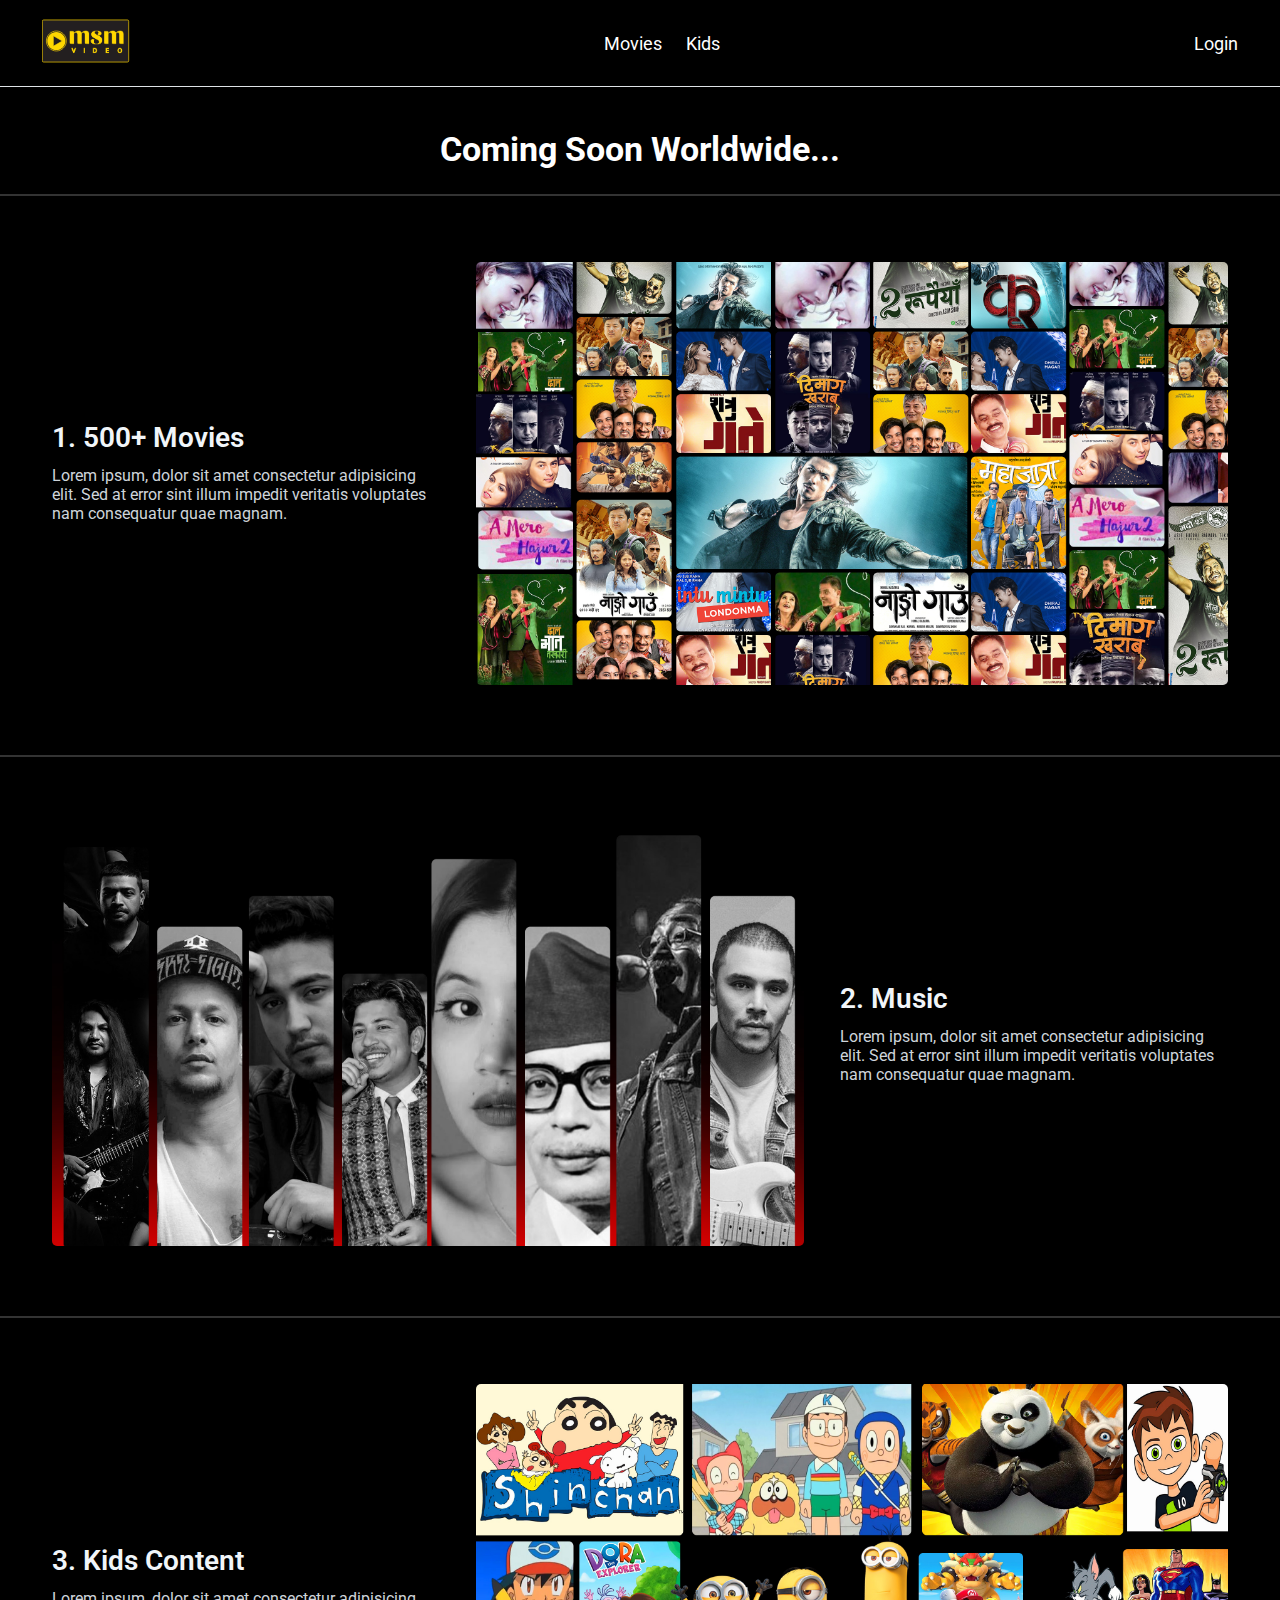
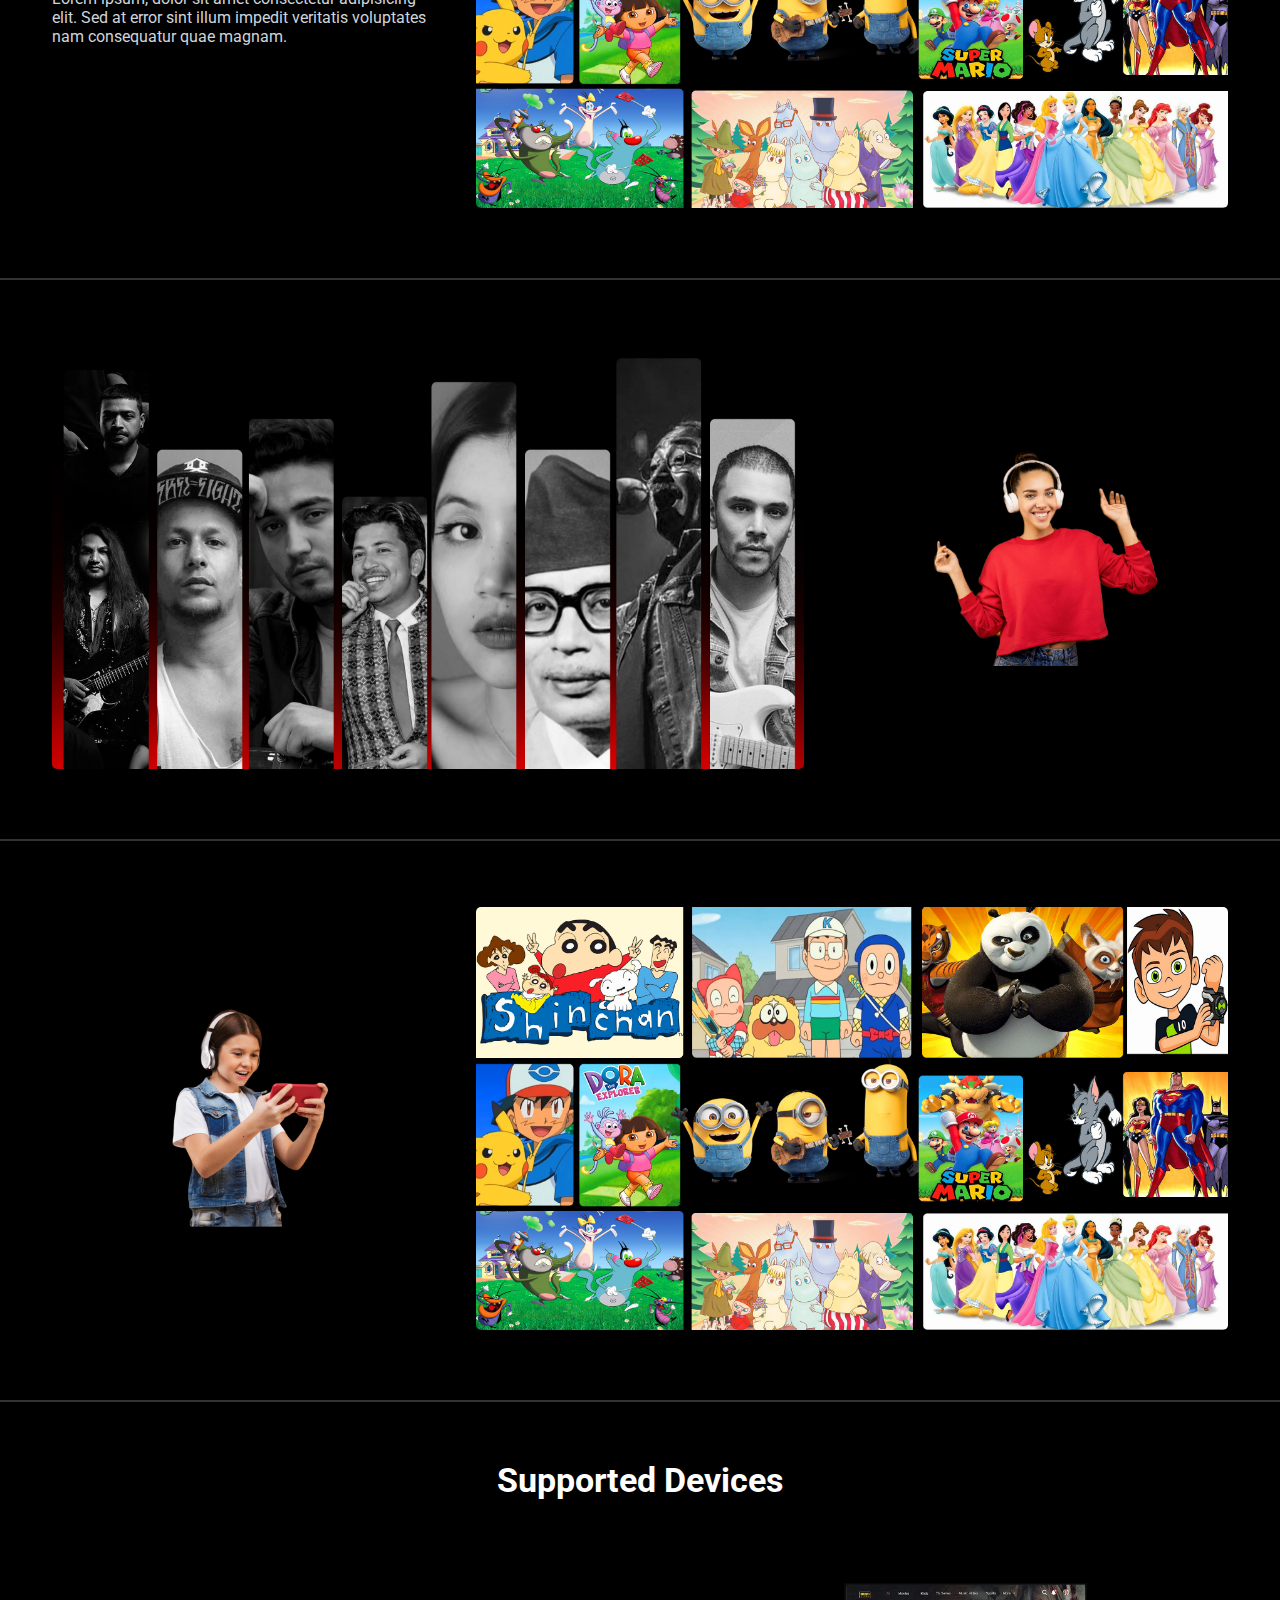
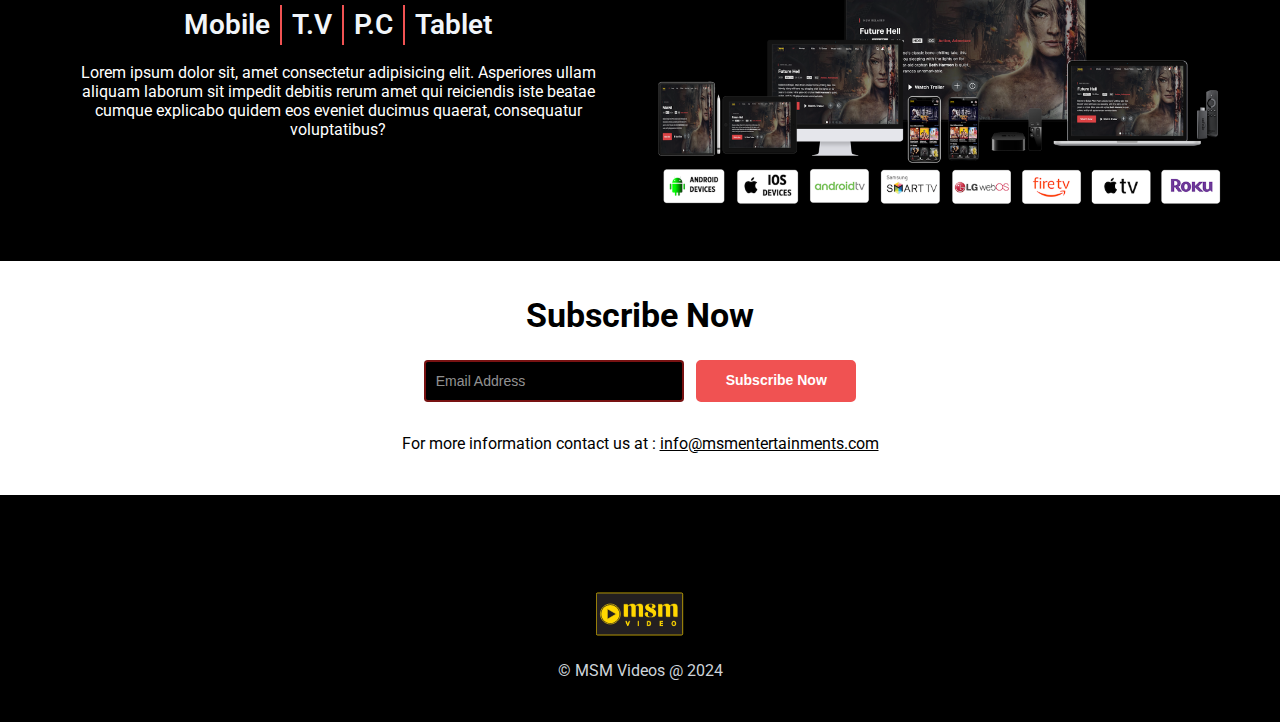
==== index.html @ 50a0a113 "initial commit" ====
<!DOCTYPE html>
<html lang="en">
  <head>
    <meta charset="UTF-8" />
    <meta name="viewport" content="width=device-width, initial-scale=1.0" />
    <title>MSM Video</title>
    <link rel="preconnect" href="https://fonts.googleapis.com" />
    <link rel="preconnect" href="https://fonts.gstatic.com" crossorigin />
    <link
      rel="stylesheet"
      href="https://cdnjs.cloudflare.com/ajax/libs/font-awesome/6.5.1/css/all.min.css"
      integrity="sha512-DTOQO9RWCH3ppGqcWaEA1BIZOC6xxalwEsw9c2QQeAIftl+Vegovlnee1c9QX4TctnWMn13TZye+giMm8e2LwA=="
      crossorigin="anonymous"
      referrerpolicy="no-referrer"
    />
    <link
      href="https://fonts.googleapis.com/css2?family=Roboto:ital,wght@0,100;0,300;0,400;0,500;0,700;0,900;1,100;1,300;1,400;1,500;1,700;1,900&display=swap"
      rel="stylesheet"
    />
    <link href="main.css" rel="stylesheet" />
  </head>
  <body>
    <header>
      <nav class="nav">
        <div class="nav_left">
          <img src="images/logo.svg" alt="MSM Videos" />
        </div>
        <ul class="nav_middle">
          <li><a href="#">Movies</a></li>
          <li><a href="#">Kids</a></li>
        </ul>
        <ul class="nav_right">
          <li><a href="login.html">Login</a></li>
        </ul>
        <i class="fa-solid fa-bars"></i>
      </nav>
    </header>
    <main class="main">
      <h1 class="heading">Coming Soon Worldwide...</h1>
      <hr />
      <!-- First -->
      <section class="first common-padding">
        <div class="first_left">
          <!-- <img src="images/movies.png" alt="Device" /> -->
          <h2 class="heading_secondary"><span>1.</span> 500+ Movies</h2>
          <p>
            Lorem ipsum, dolor sit amet consectetur adipisicing elit. Sed at
            error sint illum impedit veritatis voluptates nam consequatur quae
            magnam.
          </p>
        </div>
        <div class="first_right">
          <img src="images/movie.jpg" alt="Banner" />
        </div>
      </section>

      <hr />

      <!-- Second -->
      <section class="first second common-padding">
        <div class="first_left">
          <!-- <img src="images/music.png" alt="Device" /> -->
          <h2 class="heading_secondary">2. Music</h2>
          <p>
            Lorem ipsum, dolor sit amet consectetur adipisicing elit. Sed at
            error sint illum impedit veritatis voluptates nam consequatur quae
            magnam.
          </p>
        </div>
        <div class="first_right">
          <img src="images/music.jpg" alt="Banner" />
        </div>
      </section>

      <hr />
      <!-- Third -->
      <section class="first common-padding">
        <div class="first_left">
          <!-- <img src="images/kid.png" alt="Device" /> -->
          <h2 class="heading_secondary">3. Kids Content</h2>
          <p>
            Lorem ipsum, dolor sit amet consectetur adipisicing elit. Sed at
            error sint illum impedit veritatis voluptates nam consequatur quae
            magnam.
          </p>
        </div>
        <div class="first_right">
          <img src="images/kids 1.jpg" alt="Banner" />
        </div>
      </section>

      <hr />

      <!-- option -->

      <section class="first second common-padding">
        <div class="first_left">
          <img src="images/music.png" alt="Device" />
          <!-- <h2 class="heading_secondary">2. Music</h2> -->
          <!-- <p>
            Lorem ipsum, dolor sit amet consectetur adipisicing elit. Sed at
            error sint illum impedit veritatis voluptates nam consequatur quae
            magnam.
          </p> -->
        </div>
        <div class="first_right">
          <img src="images/music.jpg" alt="Banner" />
        </div>
      </section>

      <hr />

      <section class="first common-padding">
        <div class="first_left">
          <img src="images/kid.png" alt="Device" />
          <!-- <h2 class="heading_secondary">3. Kids Content</h2>
          <p>
            Lorem ipsum, dolor sit amet consectetur adipisicing elit. Sed at
            error sint illum impedit veritatis voluptates nam consequatur quae
            magnam.
          </p> -->
        </div>
        <div class="first_right">
          <img src="images/kids 1.jpg" alt="Banner" />
        </div>
      </section>

      <hr />

      <section class="support common-padding">
        <h1 class="heading">Supported Devices</h1>
        <div class="support_content">
          <div class="support_left text-center">
            <h2 class="heading_secondary">
              <span>Mobile</span><span>T.V</span><span>P.C</span
              ><span>Tablet</span>
            </h2>
            <p>
              Lorem ipsum dolor sit, amet consectetur adipisicing elit.
              Asperiores ullam aliquam laborum sit impedit debitis rerum amet
              qui reiciendis iste beatae cumque explicabo quidem eos eveniet
              ducimus quaerat, consequatur voluptatibus?
            </p>
          </div>
          <div class="support_right">
            <img src="images/devices.png" alt="Device" />
          </div>
        </div>
      </section>

      <section class="subscribe common-padding">
        <h1 class="heading">Subscribe Now</h1>
        <div class="input-container">
          <form
            class="inner-container"
            action="{{route('subscribe')}}"
            method="post"
          >
            <input
              name="email"
              type="email"
              placeholder="Email Address"
              class="email-input"
            />
            <button class="button" type="submit">Subscribe Now</button>
          </form>
        </div>
        <p class="text-center contact">
          For more information contact us at :
          <a href="mailto:info@msmentertainments.com"
            >info@msmentertainments.com</a
          >
        </p>
      </section>
    </main>
    <footer class="footer common-padding">
      <img src="images/logo.svg" alt="MSM Videos" />
      <p>&copy; MSM Videos @ 2024</p>
    </footer>
  </body>
</html>
---- main.css ----
*,
*::before,
*::after {
  box-sizing: border-box;
  margin: 0;
  padding: 0;
}
html {
  font-size: 62.5%;
  font-family: "roboto", "Poppins", sans-serif;
}
body {
  font-size: 1.6rem;
  background-color: #000;
  color: white;
}

hr {
  border: 0;
  height: 2px;
  background: #333;
  margin: 2.4rem 0;
}

.heading_secondary span:not(:last-child) {
  border-right: 2px solid #f05252;
  padding-top: 10px;
  padding-bottom: 10px;
  padding-right: 10px;
  display: inline-block;
  margin-right: 10px;
}

.common-padding {
  padding: 4.2rem 5.2rem;
}

.text-center {
  text-align: center;
}

.heading {
  font-size: 3.4rem;
  line-height: 2.5rem;
  text-align: center;
  font-weight: 700;
  --tw-text-opacity: 1;
  /* color: rgb(241 245 249 / var(--tw-text-opacity)); */
  margin-bottom: 3.2rem;
}

.heading_secondary {
  font-size: 2.8rem;
  line-height: 2rem;
  /* text-align: center; */
  font-weight: 600;
  --tw-text-opacity: 1;
  color: rgb(241 245 249 / var(--tw-text-opacity));
  margin-bottom: 1.8rem;
}

/* .heading_secondary span {
  color: #f05252;
} */
/* header & nav */

.nav .fa-bars {
  font-size: 2.4rem;
  display: none;
  cursor: pointer;
}

header {
  padding: 1.4rem 4.2rem;
  background-color: #000;
  border-bottom: 1px solid #dee2e6;
  position: sticky;
  top: 0;
  /* width: 100%; */
}
.nav {
  display: flex;
  justify-content: space-between;
  align-items: center;
}

.nav ul {
  list-style: none;
  display: flex;
  gap: 2.4rem;
}

.nav ul li a {
  text-decoration: none;
  color: white;
  font-size: 1.8rem;
  /* line-height: 1.75rem; */
  cursor: pointer;
  transition: all 0.2s;
}

.nav ul li a:hover {
  color: #f05252;
}

.nav_left img {
  width: 8.8rem;
  height: 5.4rem;
  cursor: pointer;
}

/* Main */
.main {
  min-height: 95vh;
  margin: 5rem 0;
}

.main .first {
  display: flex;
  gap: 3.6rem;
  /* padding: 5.4rem 0; */
  align-items: center;
  justify-content: space-between;
}

.main .first .first_left {
  flex-basis: 34%;
}

.main .first .first_left p {
  color: #ced4da;
}
.main .first .first_right {
  flex-basis: 66%;
}

.main .first .first_right img {
  border-radius: 5px;
}

.main .first img {
  width: 100%;
  object-fit: cover;
  /* height: 25rem; */
}

.main .second {
  flex-direction: row-reverse;
}

/* .support {
  border-top: 1px solid #dee2e6;
  border-bottom: 1px solid #dee2e6;
} */

.support_content {
  display: flex;
  gap: 3.2rem;
  align-items: center;
}

.support_content > div {
  flex-basis: 50%;
}

.support_content img {
  width: 100%;
  object-fit: cover;
  margin-top: -3.2rem;
}

/* Subscribe */

.subscribe {
  background-color: white;
  color: black !important;
}

.subscribe .contact {
  margin-top: 3.2rem;
}

.subscribe .contact a {
  color: black;
}
.inner-container {
  display: flex;
  flex-wrap: wrap;
  align-items: center;
  justify-content: center;
  gap: 1.25rem;
  margin-top: 1.8rem;
}

.email-input {
  height: 4.2rem;
  padding: 0 1rem;
  width: 26rem;
  border-radius: 0.375rem;
  font-size: 1.4rem;
  color: #f1f3f5;
  border: 2px solid #c81e1e99;
  background-color: black;

  /* background-color: transparent; */
}

.email-input:active,
.email-input:focus {
  outline: none;
  border-color: #c81e1e;
  background-color: black;
}

.email-input::placeholder {
  color: #ffffff95;
}

.button {
  height: 4.2rem;
  width: 16rem;
  border-radius: 0.5rem;
  background-color: #f05252;
  border: 2px solid #f05252;
  text-align: center;
  cursor: pointer;
  font-size: 1.4rem;
  line-height: 1.75rem;
  font-weight: 600;
  color: rgb(255 255 255);
}

/* Footer */
.footer {
  background-color: #000;
  color: white;
  text-align: center;
  /* border-top: 1px solid #dee2e6; */
}

.footer img {
  width: 8.8rem;
  height: 5.4rem;
  cursor: pointer;
  margin-bottom: 1.6rem;
}

.footer p {
  color: #ced4da;
}

@media only screen and (max-width: 848px) {
  .common-padding {
    padding: 3.8rem 4.8rem;
  }
  .heading {
    font-size: 3.2rem;
    line-height: 2.2rem;
    text-align: center;
    font-weight: 700;
    margin-bottom: 3rem;
  }

  .heading_secondary {
    font-size: 2.4rem;
    line-height: 1.8rem;
    /* text-align: center; */
    font-weight: 600;
    margin-bottom: 1.6rem;
  }
  .heading_secondary span:not(:last-child) {
    border-right: 2px solid #f05252;
    padding-top: 5px;
    padding-bottom: 5px;
    padding-right: 8px;
    display: inline-block;
    margin-right: 8px;
  }
}

@media only screen and (max-width: 748px) {
  html {
    font-size: 56.25%;
  }
  .nav .fa-bars {
    display: block;
  }
  .nav .nav_middle,
  .nav .nav_right {
    display: none;
  }

  .main .first {
    /* display: flex; */
    flex-direction: column;
    /* gap: 3.6rem; */
    align-items: center;
    justify-content: space-between;
  }

  .support_content {
    /* display: flex; */
    flex-direction: column;
    gap: 3.2rem;
    align-items: center;
  }
}
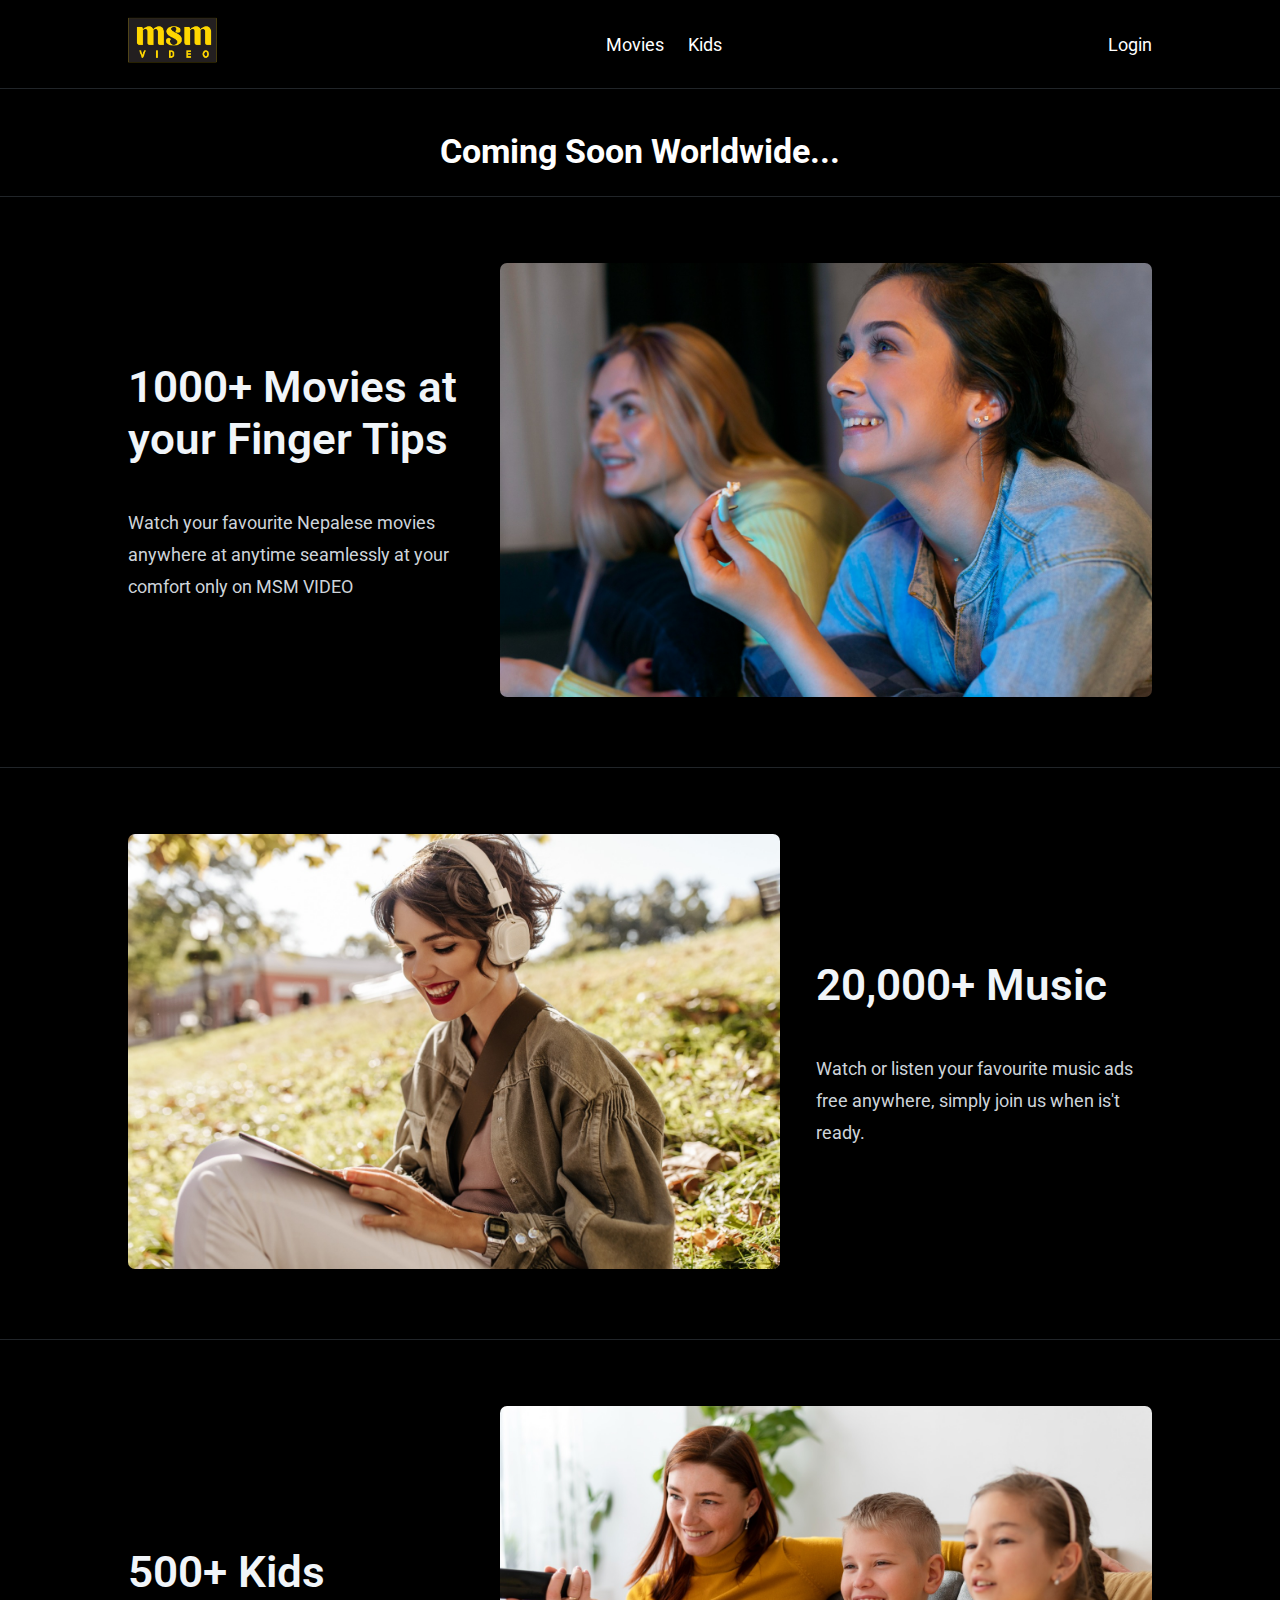
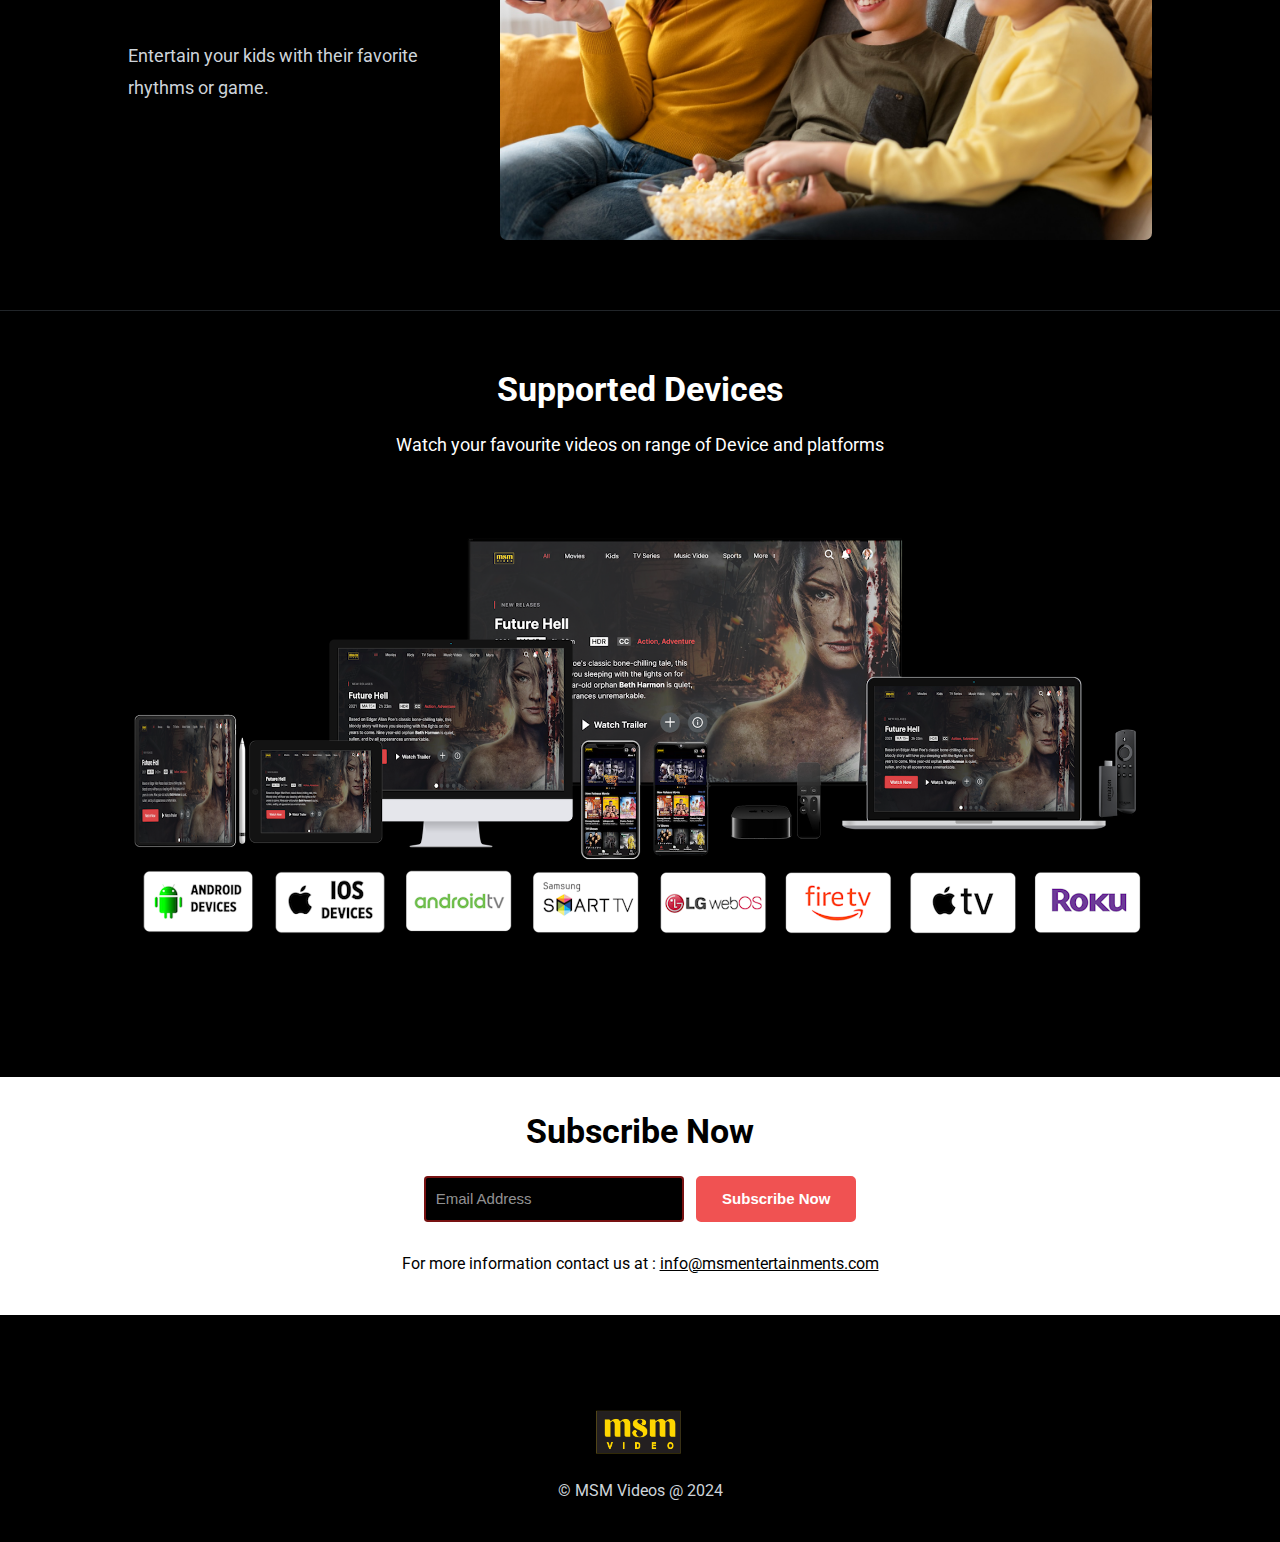
==== commit e088efde: "changes in design" ====
--- a/index.html
+++ b/index.html
@@ -23,7 +23,7 @@
     <header>
       <nav class="nav">
         <div class="nav_left">
-          <img src="images/logo.svg" alt="MSM Videos" />
+          <img src="images/logo_new.png" alt="MSM Videos" />
         </div>
         <ul class="nav_middle">
           <li><a href="#">Movies</a></li>
@@ -42,15 +42,16 @@
       <section class="first common-padding">
         <div class="first_left">
           <!-- <img src="images/movies.png" alt="Device" /> -->
-          <h2 class="heading_secondary"><span>1.</span> 500+ Movies</h2>
+          <h2 class="heading_secondary large-heading">
+            1000+ Movies at your Finger Tips
+          </h2>
           <p>
-            Lorem ipsum, dolor sit amet consectetur adipisicing elit. Sed at
-            error sint illum impedit veritatis voluptates nam consequatur quae
-            magnam.
+            Watch your favourite Nepalese movies anywhere at anytime seamlessly
+            at your comfort only on MSM VIDEO
           </p>
         </div>
         <div class="first_right">
-          <img src="images/movie.jpg" alt="Banner" />
+          <img src="images/movie-new.jpeg" alt="Banner" />
         </div>
       </section>
 
@@ -60,15 +61,14 @@
       <section class="first second common-padding">
         <div class="first_left">
           <!-- <img src="images/music.png" alt="Device" /> -->
-          <h2 class="heading_secondary">2. Music</h2>
+          <h2 class="heading_secondary large-heading">20,000+ Music</h2>
           <p>
-            Lorem ipsum, dolor sit amet consectetur adipisicing elit. Sed at
-            error sint illum impedit veritatis voluptates nam consequatur quae
-            magnam.
+            Watch or listen your favourite music ads free anywhere, simply join
+            us when is't ready.
           </p>
         </div>
         <div class="first_right">
-          <img src="images/music.jpg" alt="Banner" />
+          <img src="images/music-new.jpeg" alt="Banner" />
         </div>
       </section>
 
@@ -76,52 +76,14 @@
       <!-- Third -->
       <section class="first common-padding">
         <div class="first_left">
-          <!-- <img src="images/kid.png" alt="Device" /> -->
-          <h2 class="heading_secondary">3. Kids Content</h2>
-          <p>
-            Lorem ipsum, dolor sit amet consectetur adipisicing elit. Sed at
-            error sint illum impedit veritatis voluptates nam consequatur quae
-            magnam.
-          </p>
+          <!-- <h2 class="heading_secondary large-heading">500+ Kids</h2>
+          <p>Entertain your kids with their favorite rhythms or game.</p> -->
+
+          <h2 class="heading_secondary large-heading">500+ Kids</h2>
+          <p>Entertain your kids with their favorite rhythms or game.</p>
         </div>
         <div class="first_right">
-          <img src="images/kids 1.jpg" alt="Banner" />
-        </div>
-      </section>
-
-      <hr />
-
-      <!-- option -->
-
-      <section class="first second common-padding">
-        <div class="first_left">
-          <img src="images/music.png" alt="Device" />
-          <!-- <h2 class="heading_secondary">2. Music</h2> -->
-          <!-- <p>
-            Lorem ipsum, dolor sit amet consectetur adipisicing elit. Sed at
-            error sint illum impedit veritatis voluptates nam consequatur quae
-            magnam.
-          </p> -->
-        </div>
-        <div class="first_right">
-          <img src="images/music.jpg" alt="Banner" />
-        </div>
-      </section>
-
-      <hr />
-
-      <section class="first common-padding">
-        <div class="first_left">
-          <img src="images/kid.png" alt="Device" />
-          <!-- <h2 class="heading_secondary">3. Kids Content</h2>
-          <p>
-            Lorem ipsum, dolor sit amet consectetur adipisicing elit. Sed at
-            error sint illum impedit veritatis voluptates nam consequatur quae
-            magnam.
-          </p> -->
-        </div>
-        <div class="first_right">
-          <img src="images/kids 1.jpg" alt="Banner" />
+          <img src="images/kids-new.jpeg" alt="Banner" />
         </div>
       </section>
 
@@ -131,50 +93,47 @@
         <h1 class="heading">Supported Devices</h1>
         <div class="support_content">
           <div class="support_left text-center">
-            <h2 class="heading_secondary">
+            <!-- <h2 class="heading_secondary">
               <span>Mobile</span><span>T.V</span><span>P.C</span
               ><span>Tablet</span>
-            </h2>
-            <p>
-              Lorem ipsum dolor sit, amet consectetur adipisicing elit.
-              Asperiores ullam aliquam laborum sit impedit debitis rerum amet
-              qui reiciendis iste beatae cumque explicabo quidem eos eveniet
-              ducimus quaerat, consequatur voluptatibus?
-            </p>
+            </h2> -->
+            <p>Watch your favourite videos on range of Device and platforms</p>
           </div>
           <div class="support_right">
-            <img src="images/devices.png" alt="Device" />
+            <img src="images/support.png" alt="Device" />
           </div>
         </div>
       </section>
 
-      <section class="subscribe common-padding">
-        <h1 class="heading">Subscribe Now</h1>
-        <div class="input-container">
-          <form
-            class="inner-container"
-            action="{{route('subscribe')}}"
-            method="post"
-          >
-            <input
-              name="email"
-              type="email"
-              placeholder="Email Address"
-              class="email-input"
-            />
-            <button class="button" type="submit">Subscribe Now</button>
-          </form>
+      <section class="subscribe">
+        <div class="common-padding">
+          <h1 class="heading">Subscribe Now</h1>
+          <div class="input-container">
+            <form
+              class="inner-container"
+              action="{{route('subscribe')}}"
+              method="post"
+            >
+              <input
+                name="email"
+                type="email"
+                placeholder="Email Address"
+                class="email-input"
+              />
+              <button class="button" type="submit">Subscribe Now</button>
+            </form>
+          </div>
+          <p class="text-center contact">
+            For more information contact us at :
+            <a href="mailto:info@msmentertainments.com"
+              >info@msmentertainments.com</a
+            >
+          </p>
         </div>
-        <p class="text-center contact">
-          For more information contact us at :
-          <a href="mailto:info@msmentertainments.com"
-            >info@msmentertainments.com</a
-          >
-        </p>
       </section>
     </main>
     <footer class="footer common-padding">
-      <img src="images/logo.svg" alt="MSM Videos" />
+      <img src="images/logo_new.png" alt="MSM Videos" />
       <p>&copy; MSM Videos @ 2024</p>
     </footer>
   </body>
--- a/main.css
+++ b/main.css
@@ -17,8 +17,8 @@
 
 hr {
   border: 0;
-  height: 2px;
-  background: #333;
+  height: 1px;
+  background: #212529;
   margin: 2.4rem 0;
 }
 
@@ -31,8 +31,17 @@
   margin-right: 10px;
 }
 
+.large-heading {
+  font-size: 4.4rem !important;
+  margin-bottom: 4.2rem !important;
+  line-height: 5.2rem !important;
+  /* margin-bottom: 0 !important; */
+}
+
 .common-padding {
-  padding: 4.2rem 5.2rem;
+  padding: 4.2rem 0rem;
+  max-width: 75%;
+  margin: 0 auto;
 }
 
 .text-center {
@@ -71,16 +80,18 @@
 }
 
 header {
-  padding: 1.4rem 4.2rem;
+  padding: 1.4rem 0rem;
   background-color: #000;
-  border-bottom: 1px solid #dee2e6;
+  border-bottom: 1px solid #212529;
   position: sticky;
   top: 0;
   /* width: 100%; */
 }
 .nav {
+  max-width: 75%;
   display: flex;
   justify-content: space-between;
+  margin: 0 auto;
   align-items: center;
 }
 
@@ -104,8 +115,8 @@
 }
 
 .nav_left img {
-  width: 8.8rem;
-  height: 5.4rem;
+  width: 9.2rem;
+  height: 5.6rem;
   cursor: pointer;
 }
 
@@ -125,17 +136,20 @@
 
 .main .first .first_left {
   flex-basis: 34%;
+  /* align-self: baseline; */
 }
 
 .main .first .first_left p {
   color: #ced4da;
+  font-size: 1.8rem;
+  line-height: 3.2rem;
 }
 .main .first .first_right {
   flex-basis: 66%;
 }
 
 .main .first .first_right img {
-  border-radius: 5px;
+  border-radius: 7px;
 }
 
 .main .first img {
@@ -155,7 +169,8 @@
 
 .support_content {
   display: flex;
-  gap: 3.2rem;
+  flex-direction: column;
+  /* gap: 3.2rem; */
   align-items: center;
 }
 
@@ -166,7 +181,12 @@
 .support_content img {
   width: 100%;
   object-fit: cover;
-  margin-top: -3.2rem;
+  /* margin-top: -1.2rem; */
+}
+
+.support_left p {
+  font-size: 1.8rem;
+  /* line-height: 3.2rem; */
 }
 
 /* Subscribe */
@@ -193,11 +213,11 @@
 }
 
 .email-input {
-  height: 4.2rem;
+  height: 4.6rem;
   padding: 0 1rem;
   width: 26rem;
   border-radius: 0.375rem;
-  font-size: 1.4rem;
+  font-size: 1.5rem;
   color: #f1f3f5;
   border: 2px solid #c81e1e99;
   background-color: black;
@@ -217,14 +237,14 @@
 }
 
 .button {
-  height: 4.2rem;
+  height: 4.6rem;
   width: 16rem;
   border-radius: 0.5rem;
   background-color: #f05252;
   border: 2px solid #f05252;
   text-align: center;
   cursor: pointer;
-  font-size: 1.4rem;
+  font-size: 1.5rem;
   line-height: 1.75rem;
   font-weight: 600;
   color: rgb(255 255 255);
@@ -248,11 +268,41 @@
 .footer p {
   color: #ced4da;
 }
+@media only screen and (max-width: 1336px) {
+  .common-padding {
+    max-width: 80%;
+  }
+  .nav {
+    max-width: 80%;
+  }
+}
+
+@media only screen and (max-width: 1000px) {
+  .common-padding {
+    max-width: 85%;
+  }
+  .nav {
+    max-width: 85%;
+  }
+
+  .large-heading {
+    font-size: 4rem !important;
+    margin-bottom: 4rem !important;
+    line-height: 4.8rem !important;
+  }
+}
 
 @media only screen and (max-width: 848px) {
+  html {
+    font-size: 60.25%;
+  }
   .common-padding {
-    padding: 3.8rem 4.8rem;
-  }
+    max-width: 90%;
+  }
+  .nav {
+    max-width: 90%;
+  }
+
   .heading {
     font-size: 3.2rem;
     line-height: 2.2rem;
@@ -290,6 +340,12 @@
     display: none;
   }
 
+  .large-heading {
+    font-size: 3.8rem !important;
+    margin-bottom: 3.2rem !important;
+    line-height: 4rem !important;
+  }
+
   .main .first {
     /* display: flex; */
     flex-direction: column;
@@ -298,10 +354,15 @@
     justify-content: space-between;
   }
 
+  .main .first .first_left {
+    /* flex-basis: 34%; */
+    align-self: baseline;
+  }
+
   .support_content {
     /* display: flex; */
     flex-direction: column;
-    gap: 3.2rem;
+    gap: 1.2rem;
     align-items: center;
   }
 }
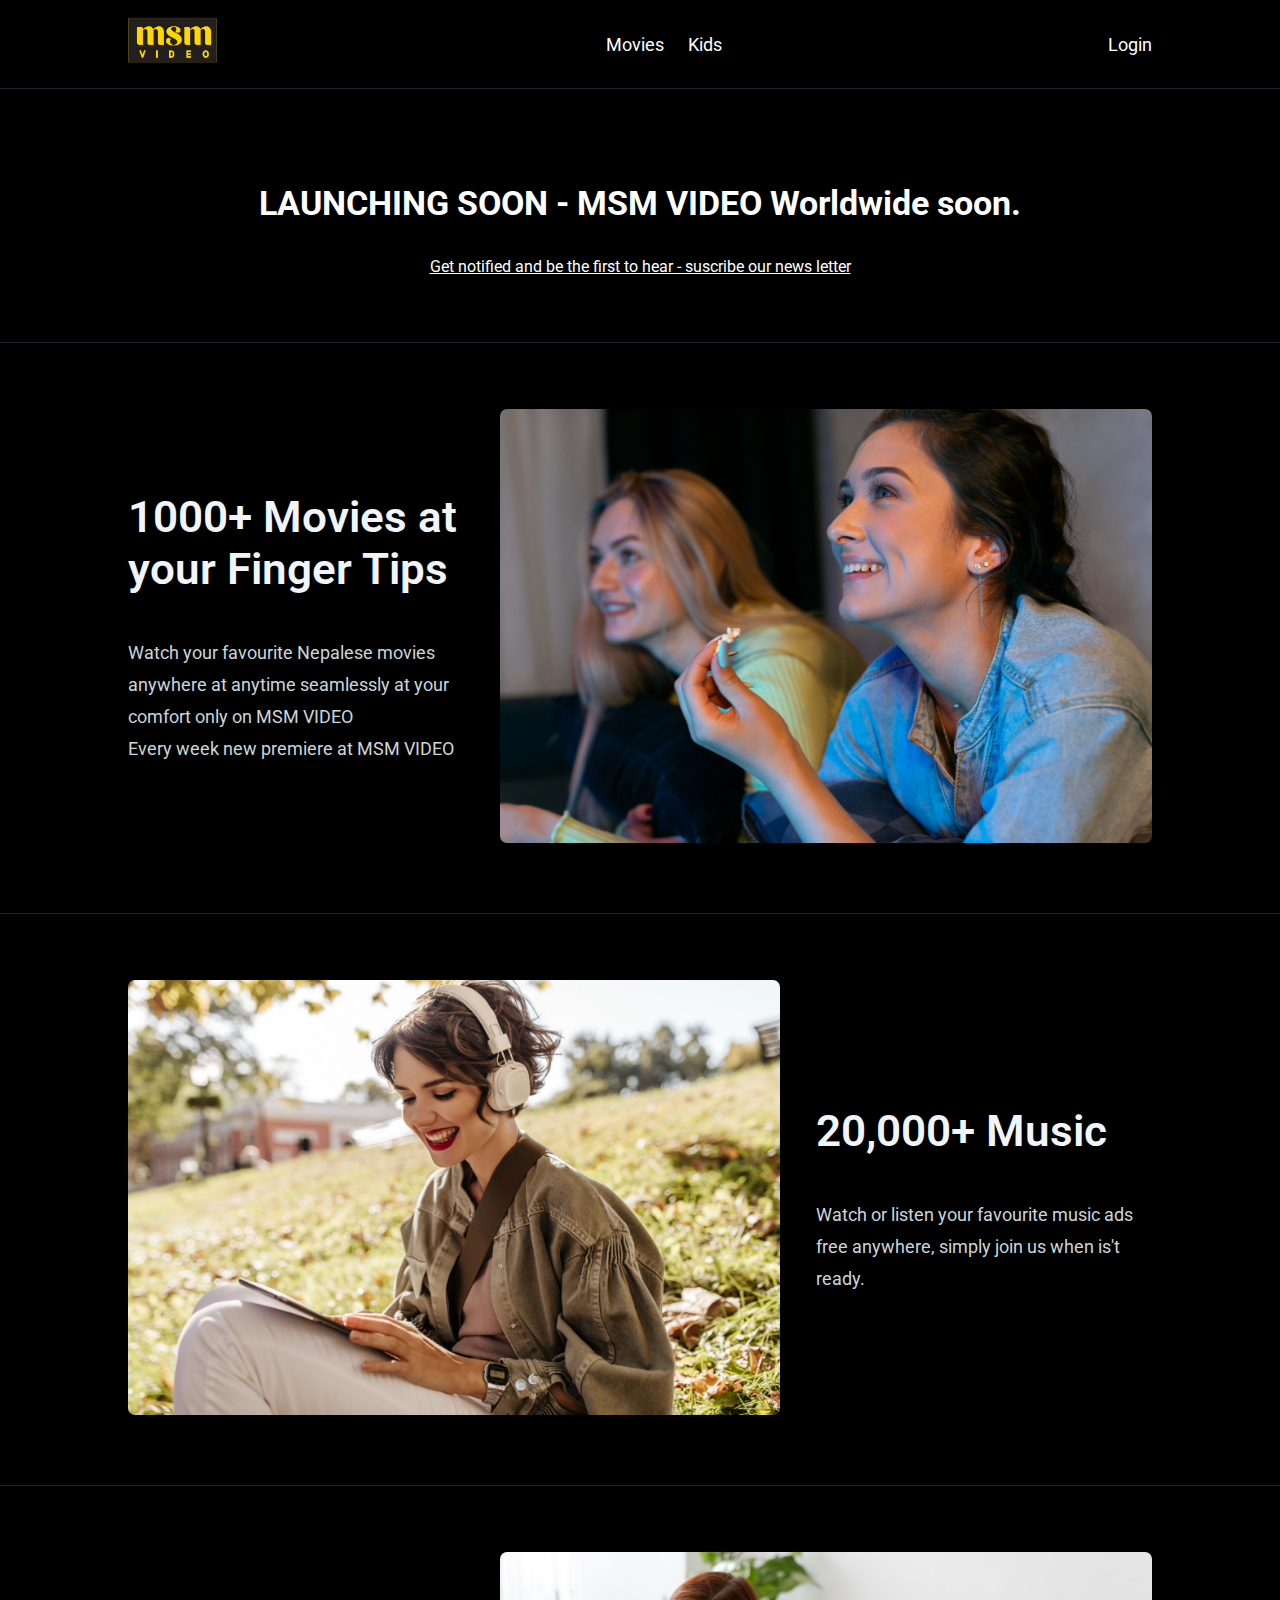
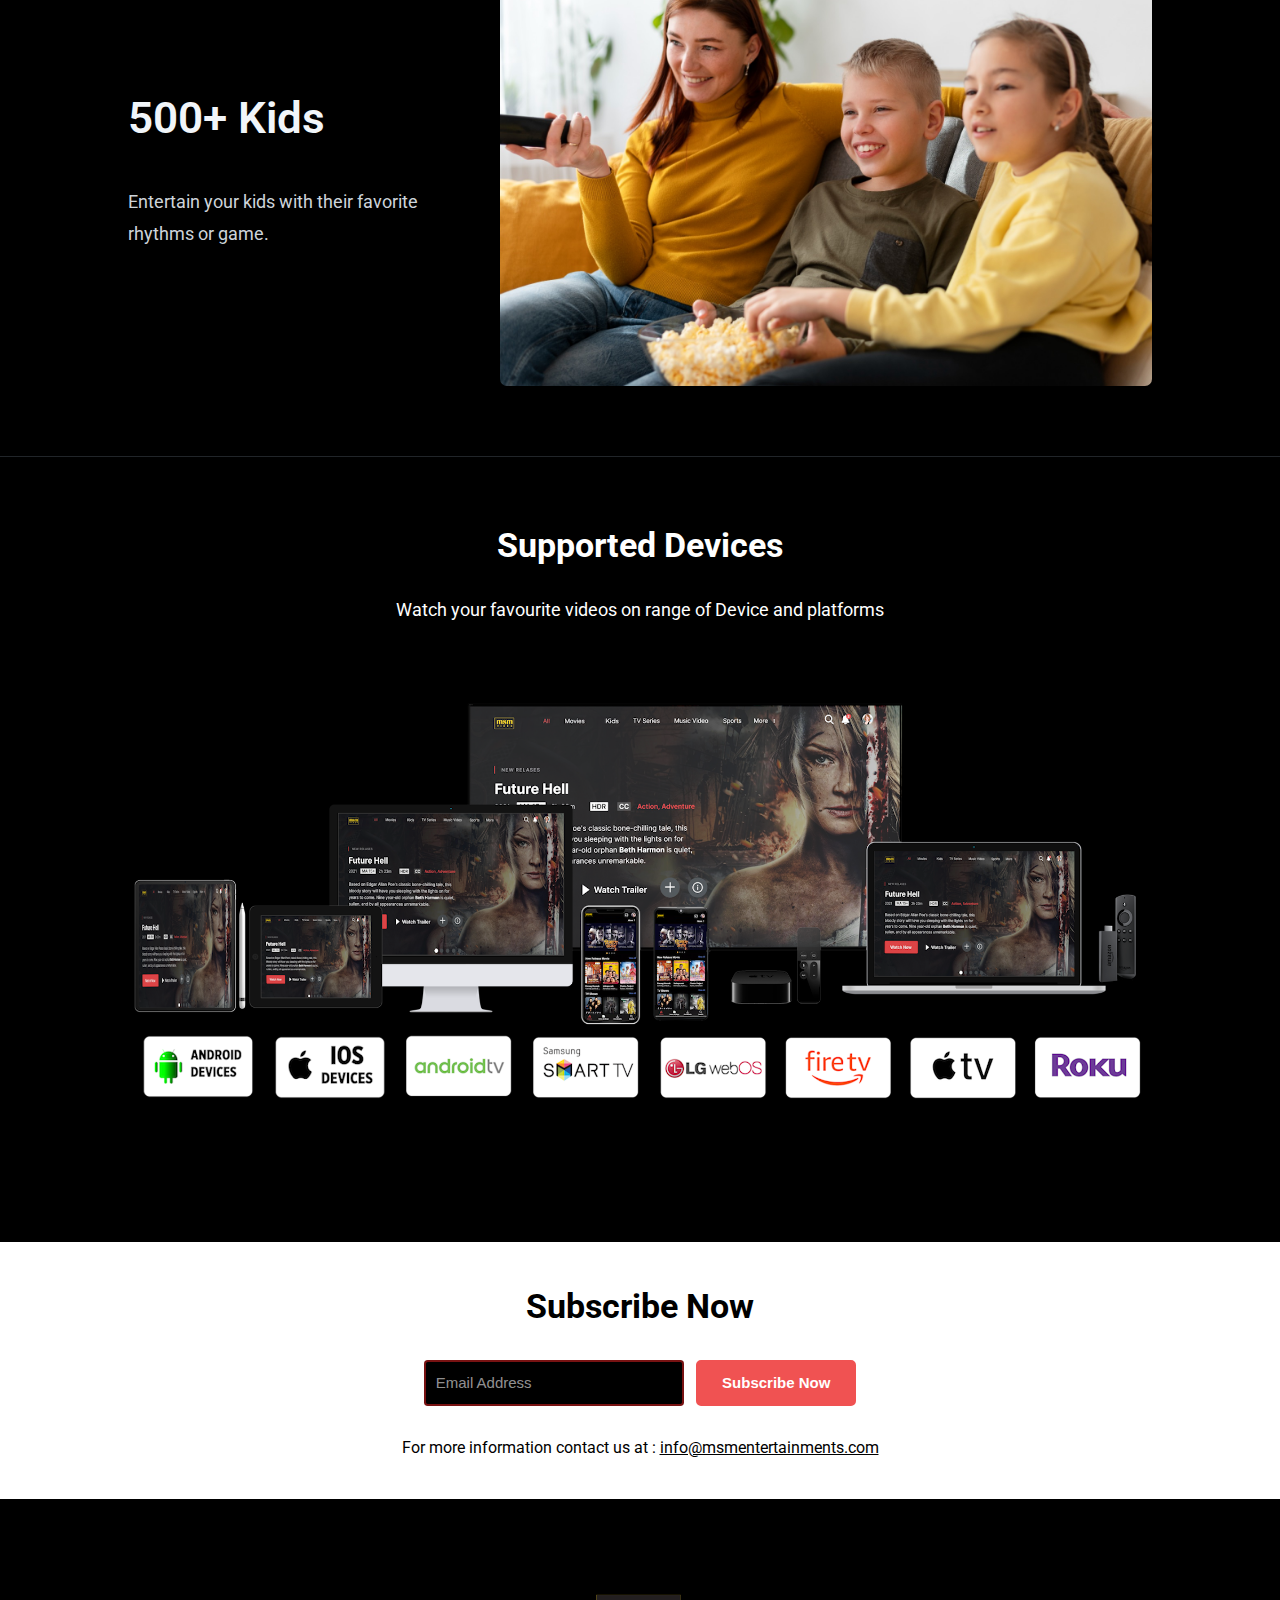
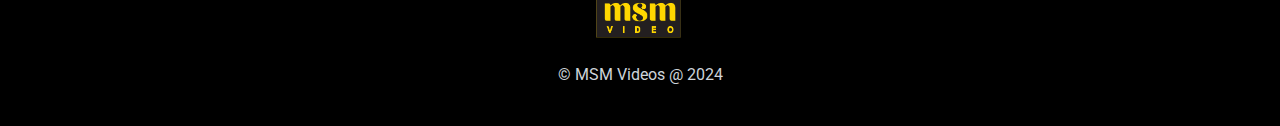
==== commit a3e7a5e5: "changes in typography" ====
--- a/index.html
+++ b/index.html
@@ -36,7 +36,12 @@
       </nav>
     </header>
     <main class="main">
-      <h1 class="heading">Coming Soon Worldwide...</h1>
+      <div class="text-center common-padding">
+        <h1 class="heading">LAUNCHING SOON - MSM VIDEO Worldwide soon.</h1>
+        <a class="text-center subscribe_link" href="#subscribe">
+          Get notified and be the first to hear - suscribe our news letter
+        </a>
+      </div>
       <hr />
       <!-- First -->
       <section class="first common-padding">
@@ -49,6 +54,7 @@
             Watch your favourite Nepalese movies anywhere at anytime seamlessly
             at your comfort only on MSM VIDEO
           </p>
+          <p>Every week new premiere at MSM VIDEO</p>
         </div>
         <div class="first_right">
           <img src="images/movie-new.jpeg" alt="Banner" />
@@ -105,7 +111,7 @@
         </div>
       </section>
 
-      <section class="subscribe">
+      <section class="subscribe" id="subscribe">
         <div class="common-padding">
           <h1 class="heading">Subscribe Now</h1>
           <div class="input-container">
--- a/main.css
+++ b/main.css
@@ -20,6 +20,10 @@
   height: 1px;
   background: #212529;
   margin: 2.4rem 0;
+}
+
+.subscribe_link {
+  color: white;
 }
 
 .heading_secondary span:not(:last-child) {
@@ -31,13 +35,6 @@
   margin-right: 10px;
 }
 
-.large-heading {
-  font-size: 4.4rem !important;
-  margin-bottom: 4.2rem !important;
-  line-height: 5.2rem !important;
-  /* margin-bottom: 0 !important; */
-}
-
 .common-padding {
   padding: 4.2rem 0rem;
   max-width: 75%;
@@ -50,7 +47,7 @@
 
 .heading {
   font-size: 3.4rem;
-  line-height: 2.5rem;
+  line-height: 4.4rem;
   text-align: center;
   font-weight: 700;
   --tw-text-opacity: 1;
@@ -66,6 +63,13 @@
   --tw-text-opacity: 1;
   color: rgb(241 245 249 / var(--tw-text-opacity));
   margin-bottom: 1.8rem;
+}
+
+.large-heading {
+  font-size: 4.4rem !important;
+  margin-bottom: 4.2rem !important;
+  line-height: 5.2rem !important;
+  /* margin-bottom: 0 !important; */
 }
 
 /* .heading_secondary span {
@@ -305,7 +309,7 @@
 
   .heading {
     font-size: 3.2rem;
-    line-height: 2.2rem;
+    /* line-height: 2.2rem; */
     text-align: center;
     font-weight: 700;
     margin-bottom: 3rem;
